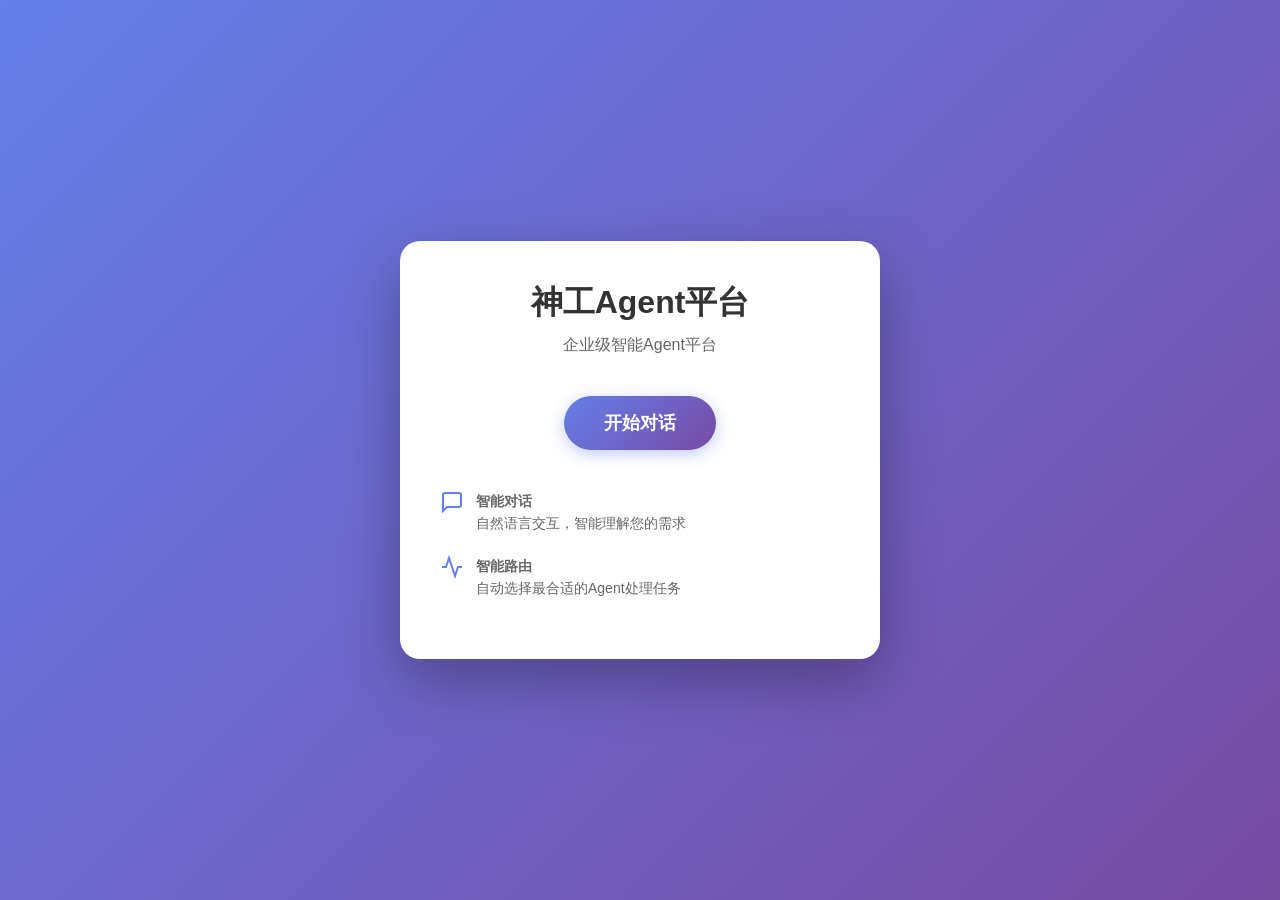
==== src/main/resources/static/index.html @ 85e6ede3 "feat(web-chat): 新增 Agent 平台网页聊天界面" ====
<!DOCTYPE html>
<html lang="zh-CN">
<head>
    <meta charset="UTF-8">
    <meta name="viewport" content="width=device-width, initial-scale=1.0, maximum-scale=1.0, user-scalable=no">
    <meta http-equiv="X-UA-Compatible" content="ie=edge">
    <title>神工Agent平台</title>
    <style>
        * {
            margin: 0;
            padding: 0;
            box-sizing: border-box;
        }

        body {
            font-family: -apple-system, BlinkMacSystemFont, 'Segoe UI', 'PingFang SC', 'Hiragino Sans GB',
                'Microsoft YaHei', 'Helvetica Neue', Helvetica, Arial, sans-serif;
            background: linear-gradient(135deg, #667eea 0%, #764ba2 100%);
            display: flex;
            align-items: center;
            justify-content: center;
            min-height: 100vh;
            padding: 20px;
        }

        .container {
            background: white;
            border-radius: 20px;
            padding: 40px;
            max-width: 480px;
            width: 100%;
            box-shadow: 0 20px 60px rgba(0, 0, 0, 0.3);
            text-align: center;
        }

        h1 {
            font-size: 32px;
            color: #333;
            margin-bottom: 10px;
        }

        .subtitle {
            font-size: 16px;
            color: #666;
            margin-bottom: 40px;
        }

        .btn {
            display: inline-block;
            padding: 15px 40px;
            background: linear-gradient(135deg, #667eea 0%, #764ba2 100%);
            color: white;
            text-decoration: none;
            border-radius: 50px;
            font-size: 18px;
            font-weight: 600;
            transition: all 0.3s;
            box-shadow: 0 4px 15px rgba(102, 126, 234, 0.4);
        }

        .btn:hover {
            transform: translateY(-2px);
            box-shadow: 0 6px 20px rgba(102, 126, 234, 0.6);
        }

        .btn:active {
            transform: translateY(0);
        }

        .features {
            margin-top: 40px;
            text-align: left;
        }

        .feature {
            display: flex;
            align-items: flex-start;
            margin-bottom: 20px;
        }

        .feature-icon {
            width: 24px;
            height: 24px;
            margin-right: 12px;
            flex-shrink: 0;
            color: #667eea;
        }

        .feature-text {
            font-size: 14px;
            color: #666;
            line-height: 1.6;
        }

        @media (max-width: 480px) {
            .container {
                padding: 30px 20px;
            }

            h1 {
                font-size: 28px;
            }

            .btn {
                width: 100%;
            }
        }
    </style>
</head>
<body>
    <div class="container">
        <h1>神工Agent平台</h1>
        <p class="subtitle">企业级智能Agent平台</p>

        <a href="/chat.html" class="btn">开始对话</a>

        <div class="features">
            <div class="feature">
                <svg class="feature-icon" viewBox="0 0 24 24" fill="none" stroke="currentColor" stroke-width="2">
                    <path d="M21 15a2 2 0 0 1-2 2H7l-4 4V5a2 2 0 0 1 2-2h14a2 2 0 0 1 2 2z"/>
                </svg>
                <div class="feature-text">
                    <strong>智能对话</strong><br>
                    自然语言交互，智能理解您的需求
                </div>
            </div>

            <!-- <div class="feature">
                <svg class="feature-icon" viewBox="0 0 24 24" fill="none" stroke="currentColor" stroke-width="2">
                    <rect x="3" y="3" width="18" height="18" rx="2" ry="2"/>
                    <circle cx="8.5" cy="8.5" r="1.5"/>
                    <polyline points="21 15 16 10 5 21"/>
                </svg>
                <div class="feature-text">
                    <strong>多模态支持</strong><br>
                    支持文本、图片等多种输入方式
                </div>
            </div> -->

            <div class="feature">
                <svg class="feature-icon" viewBox="0 0 24 24" fill="none" stroke="currentColor" stroke-width="2">
                    <polyline points="22 12 18 12 15 21 9 3 6 12 2 12"/>
                </svg>
                <div class="feature-text">
                    <strong>智能路由</strong><br>
                    自动选择最合适的Agent处理任务
                </div>
            </div>
        </div>
    </div>
</body>
</html>
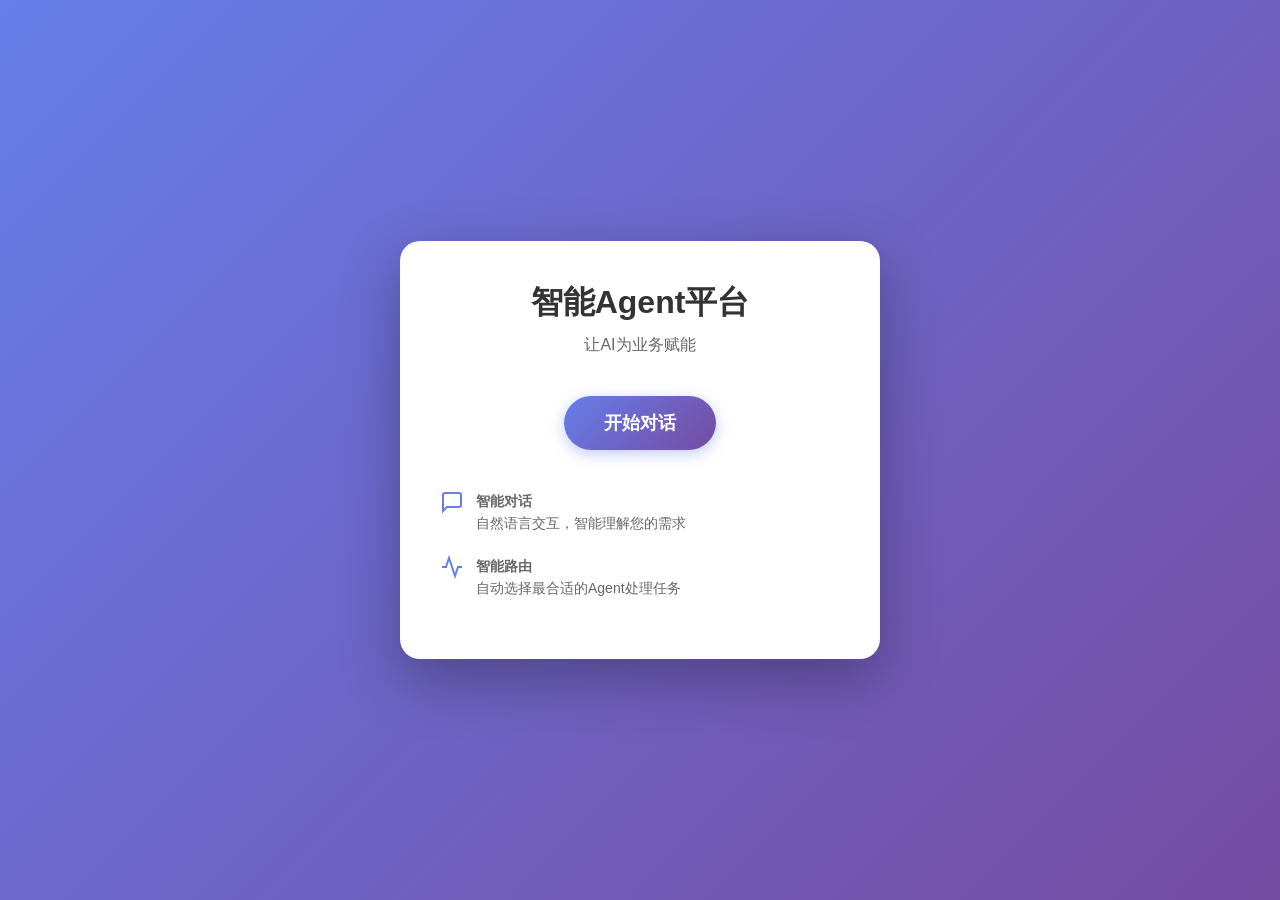
==== commit 74b1c5f7: "feat(web-chat): 引入会话管理并简化聊天界面" ====
--- a/src/main/resources/static/index.html
+++ b/src/main/resources/static/index.html
@@ -4,7 +4,7 @@
     <meta charset="UTF-8">
     <meta name="viewport" content="width=device-width, initial-scale=1.0, maximum-scale=1.0, user-scalable=no">
     <meta http-equiv="X-UA-Compatible" content="ie=edge">
-    <title>神工Agent平台</title>
+    <title>智能Agent平台</title>
     <style>
         * {
             margin: 0;
@@ -109,8 +109,8 @@
 </head>
 <body>
     <div class="container">
-        <h1>神工Agent平台</h1>
-        <p class="subtitle">企业级智能Agent平台</p>
+        <h1>智能Agent平台</h1>
+        <p class="subtitle">让AI为业务赋能</p>
 
         <a href="/chat.html" class="btn">开始对话</a>
 
